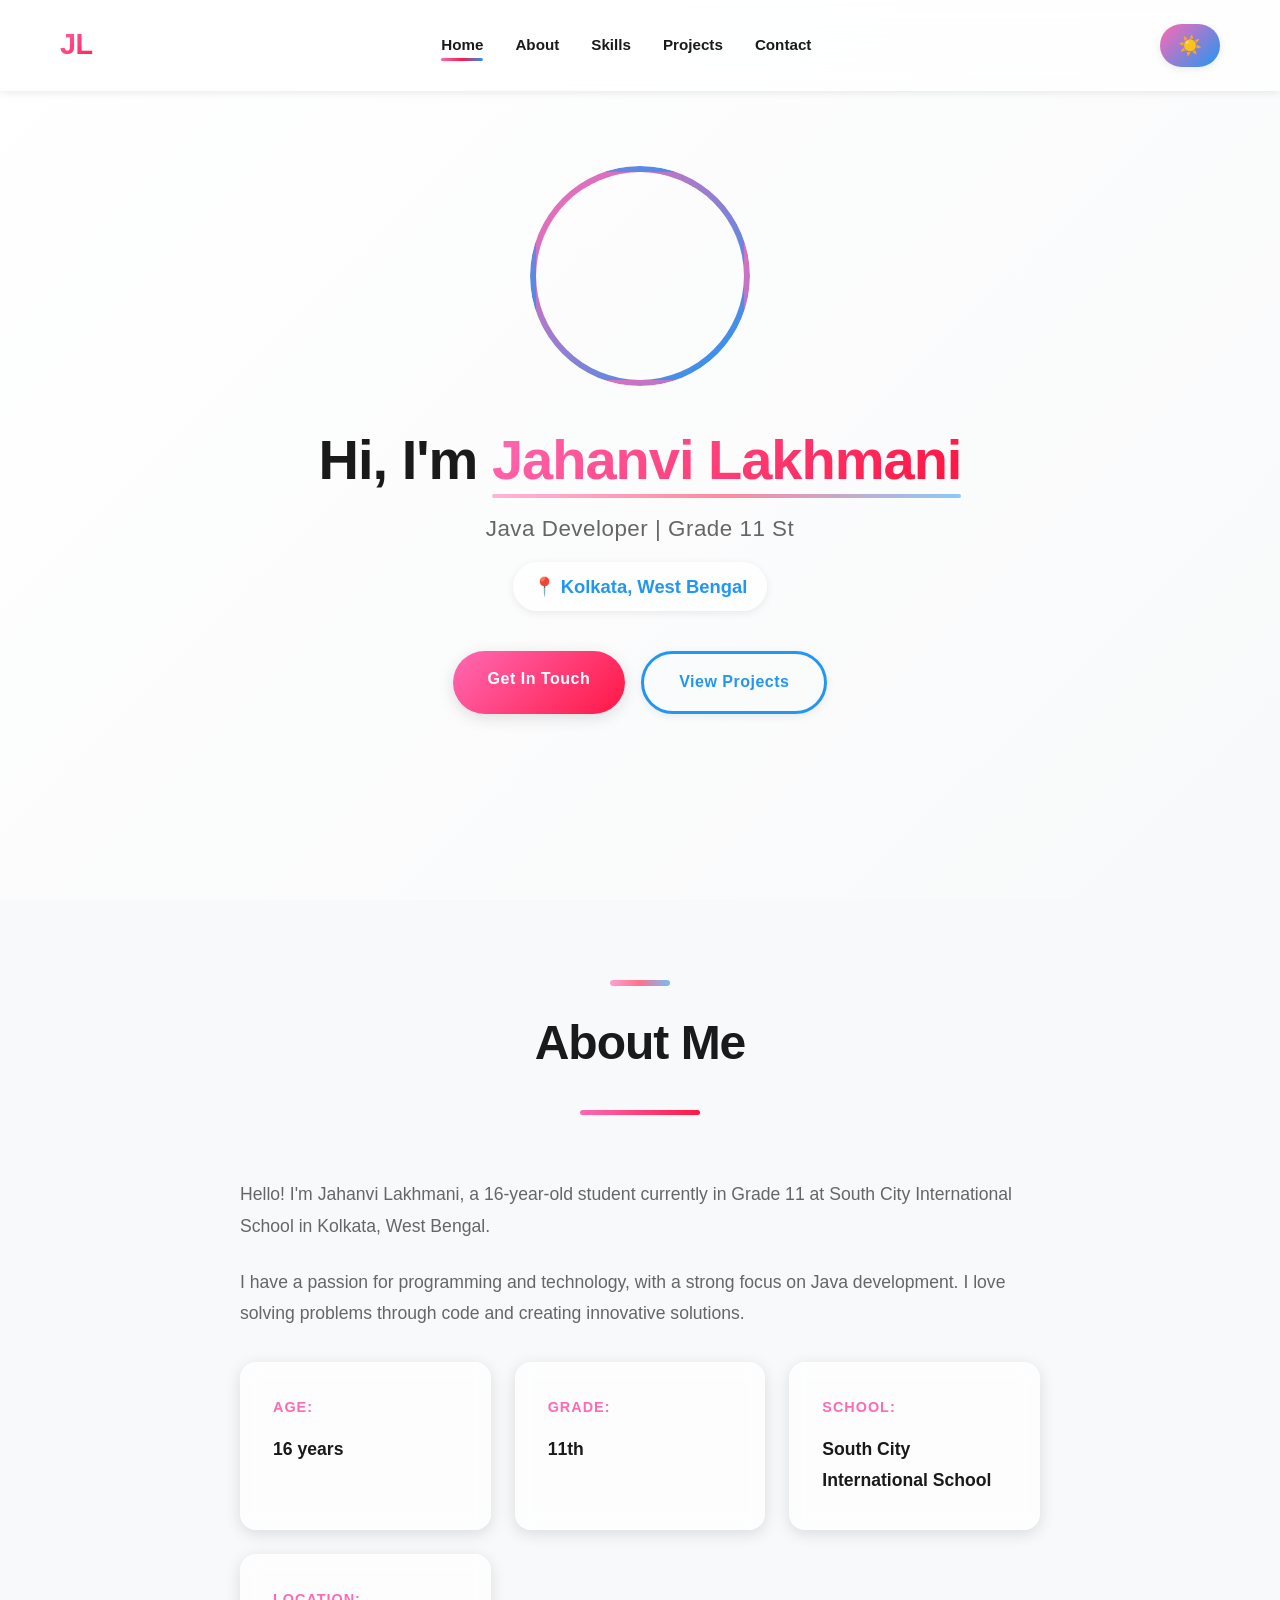
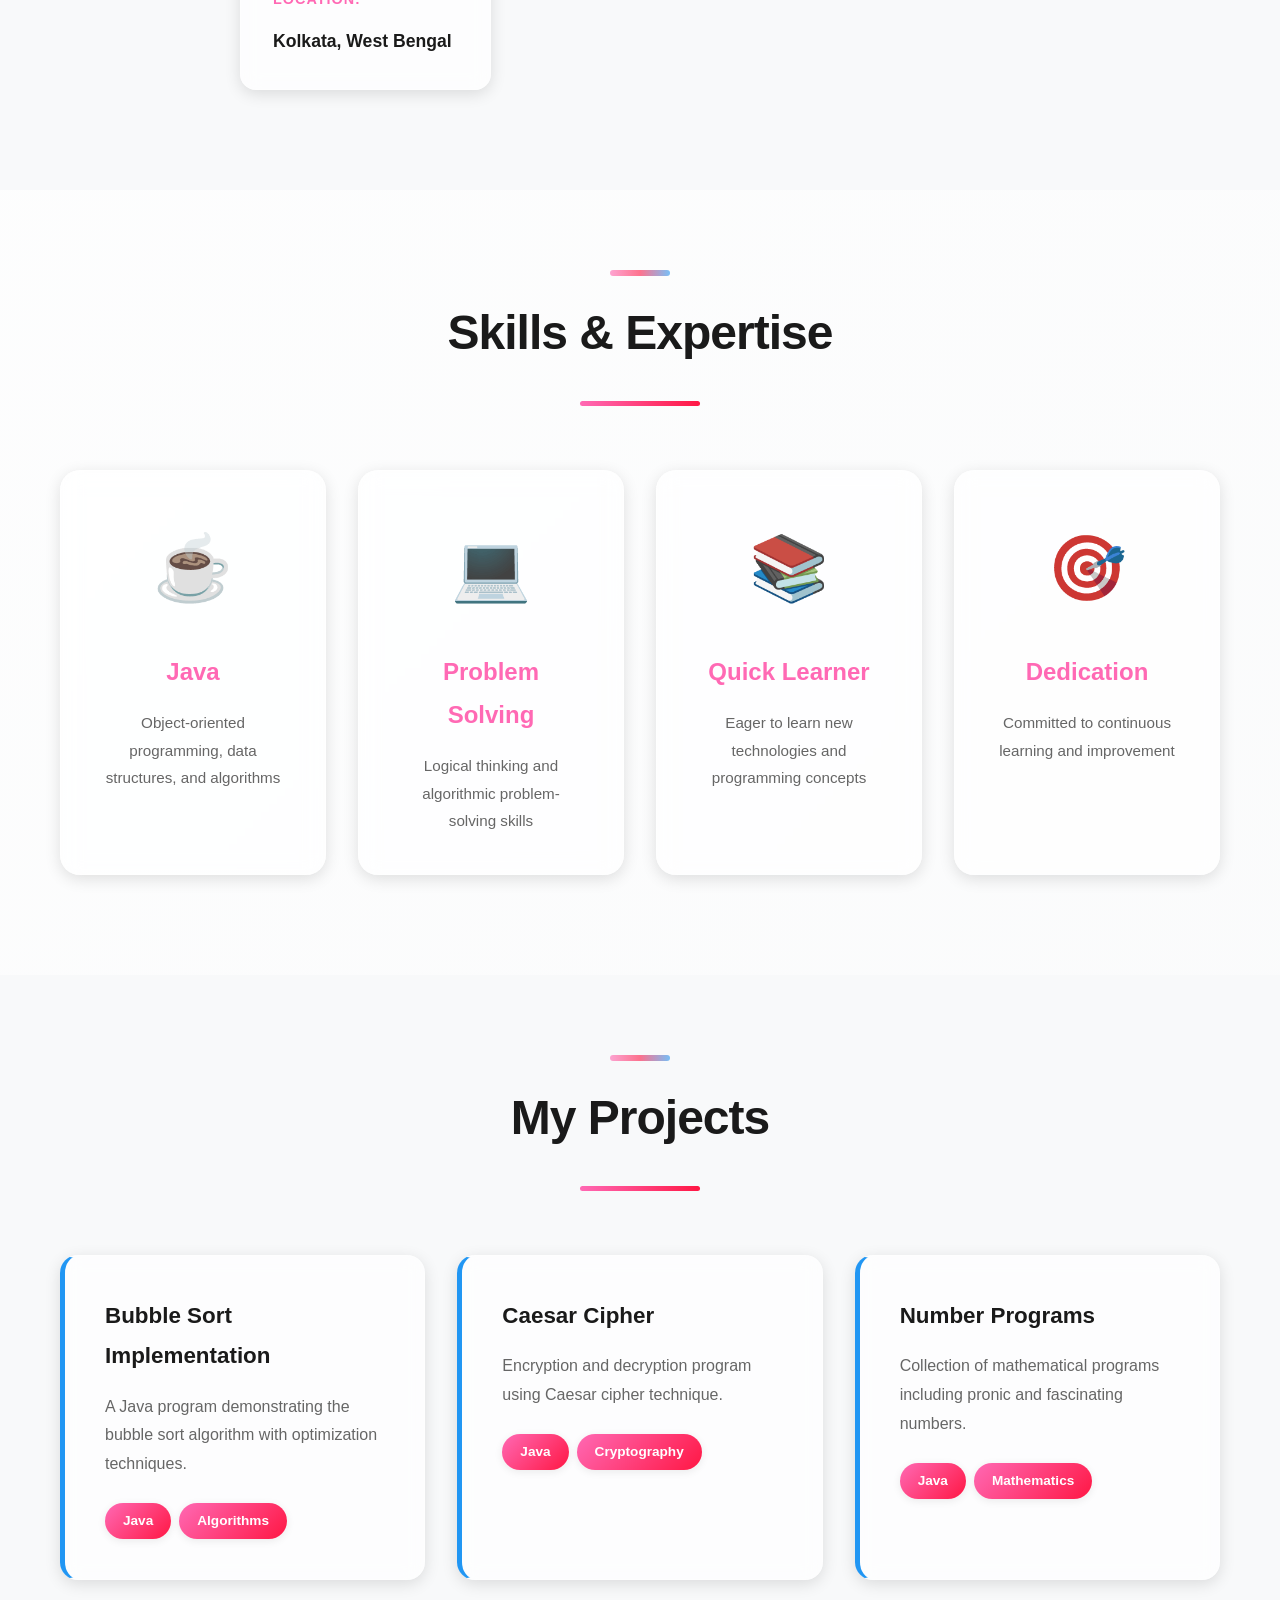
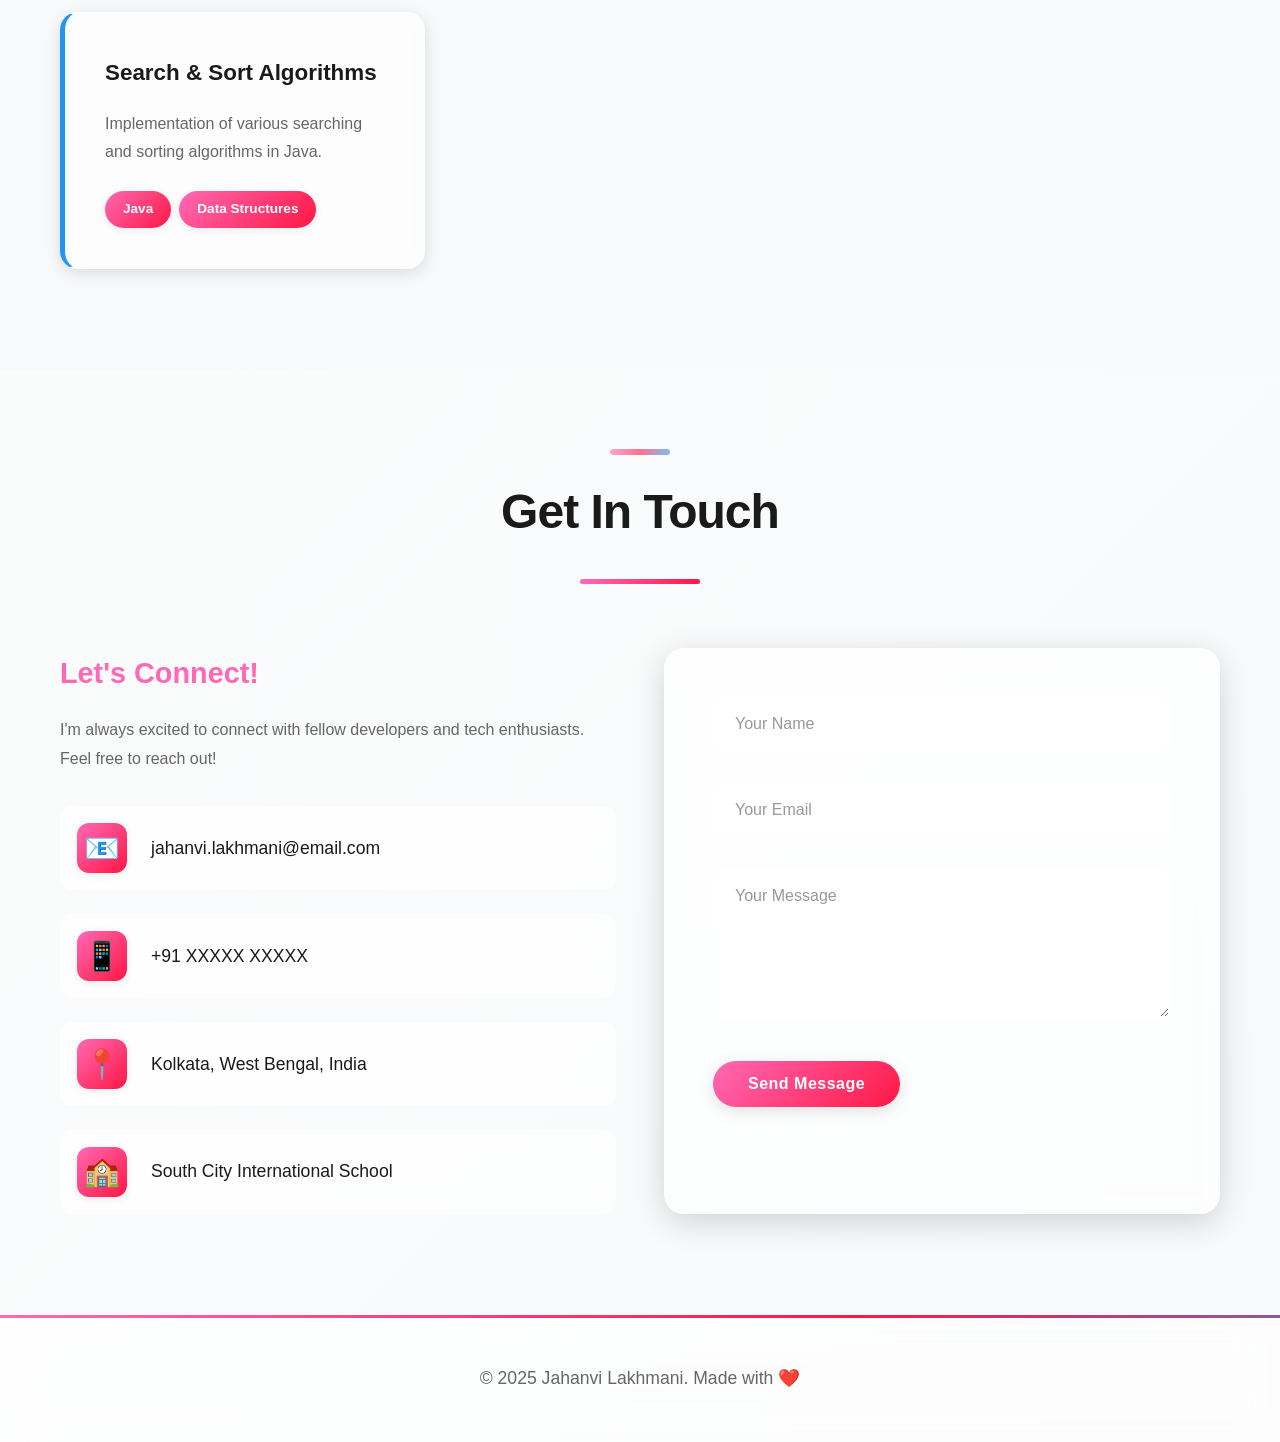
==== java-bluej/portfolio/index.html @ bbe1142d "more materials" ====
<!DOCTYPE html>
<html lang="en">
<head>
    <meta charset="UTF-8">
    <meta name="viewport" content="width=device-width, initial-scale=1.0">
    <meta name="description" content="Portfolio of Jahanvi Lakhmani - Java Developer and Grade 11 Student from South City International School, Kolkata">
    <meta name="author" content="Jahanvi Lakhmani">
    <meta name="keywords" content="Jahanvi Lakhmani, Java Developer, Portfolio, Student, Kolkata, Programming">
    <title>Jahanvi Lakhmani - Portfolio</title>
    <link rel="stylesheet" href="style.css">
</head>
<body>
    <!-- Navigation -->
    <nav class="navbar">
        <div class="container">
            <div class="nav-brand">JL</div>
            <ul class="nav-menu">
                <li><a href="#home">Home</a></li>
                <li><a href="#about">About</a></li>
                <li><a href="#skills">Skills</a></li>
                <li><a href="#projects">Projects</a></li>
                <li><a href="#contact">Contact</a></li>
            </ul>
            <button class="theme-toggle" id="themeToggle">
                <span class="sun">☀️</span>
                <span class="moon">🌙</span>
            </button>
        </div>
    </nav>

    <!-- Hero Section -->
    <section id="home" class="hero">
        <div class="container">
            <div class="hero-content">
                <div class="profile-image">
                    <img src="profile.jpg" alt="Jahanvi Lakhmani">
                </div>
                <h1>Hi, I'm <span class="highlight">Jahanvi Lakhmani</span></h1>
                <p class="tagline">Java Developer | Grade 11 Student | Tech Enthusiast</p>
                <p class="location">📍 Kolkata, West Bengal</p>
                <div class="hero-buttons">
                    <a href="#contact" class="btn btn-primary">Get In Touch</a>
                    <a href="#projects" class="btn btn-secondary">View Projects</a>
                </div>
            </div>
        </div>
    </section>

    <!-- About Section -->
    <section id="about" class="about">
        <div class="container">
            <h2 class="section-title">About Me</h2>
            <div class="about-content">
                <div class="about-text">
                    <p>Hello! I'm Jahanvi Lakhmani, a 16-year-old student currently in Grade 11 at South City International School in Kolkata, West Bengal.</p>
                    <p>I have a passion for programming and technology, with a strong focus on Java development. I love solving problems through code and creating innovative solutions.</p>
                    <div class="info-grid">
                        <div class="info-item">
                            <span class="info-label">Age:</span>
                            <span class="info-value">16 years</span>
                        </div>
                        <div class="info-item">
                            <span class="info-label">Grade:</span>
                            <span class="info-value">11th</span>
                        </div>
                        <div class="info-item">
                            <span class="info-label">School:</span>
                            <span class="info-value">South City International School</span>
                        </div>
                        <div class="info-item">
                            <span class="info-label">Location:</span>
                            <span class="info-value">Kolkata, West Bengal</span>
                        </div>
                    </div>
                </div>
            </div>
        </div>
    </section>

    <!-- Skills Section -->
    <section id="skills" class="skills">
        <div class="container">
            <h2 class="section-title">Skills & Expertise</h2>
            <div class="skills-grid">
                <div class="skill-card">
                    <div class="skill-icon">☕</div>
                    <h3>Java</h3>
                    <p>Object-oriented programming, data structures, and algorithms</p>
                </div>
                <div class="skill-card">
                    <div class="skill-icon">💻</div>
                    <h3>Problem Solving</h3>
                    <p>Logical thinking and algorithmic problem-solving skills</p>
                </div>
                <div class="skill-card">
                    <div class="skill-icon">📚</div>
                    <h3>Quick Learner</h3>
                    <p>Eager to learn new technologies and programming concepts</p>
                </div>
                <div class="skill-card">
                    <div class="skill-icon">🎯</div>
                    <h3>Dedication</h3>
                    <p>Committed to continuous learning and improvement</p>
                </div>
            </div>
        </div>
    </section>

    <!-- Projects Section -->
    <section id="projects" class="projects">
        <div class="container">
            <h2 class="section-title">My Projects</h2>
            <div class="projects-grid">
                <div class="project-card">
                    <h3>Bubble Sort Implementation</h3>
                    <p>A Java program demonstrating the bubble sort algorithm with optimization techniques.</p>
                    <div class="project-tags">
                        <span class="tag">Java</span>
                        <span class="tag">Algorithms</span>
                    </div>
                </div>
                <div class="project-card">
                    <h3>Caesar Cipher</h3>
                    <p>Encryption and decryption program using Caesar cipher technique.</p>
                    <div class="project-tags">
                        <span class="tag">Java</span>
                        <span class="tag">Cryptography</span>
                    </div>
                </div>
                <div class="project-card">
                    <h3>Number Programs</h3>
                    <p>Collection of mathematical programs including pronic and fascinating numbers.</p>
                    <div class="project-tags">
                        <span class="tag">Java</span>
                        <span class="tag">Mathematics</span>
                    </div>
                </div>
                <div class="project-card">
                    <h3>Search & Sort Algorithms</h3>
                    <p>Implementation of various searching and sorting algorithms in Java.</p>
                    <div class="project-tags">
                        <span class="tag">Java</span>
                        <span class="tag">Data Structures</span>
                    </div>
                </div>
            </div>
        </div>
    </section>

    <!-- Contact Section -->
    <section id="contact" class="contact">
        <div class="container">
            <h2 class="section-title">Get In Touch</h2>
            <div class="contact-content">
                <div class="contact-info">
                    <h3>Let's Connect!</h3>
                    <p>I'm always excited to connect with fellow developers and tech enthusiasts. Feel free to reach out!</p>
                    <div class="contact-details">
                        <div class="contact-item">
                            <span class="contact-icon">📧</span>
                            <span>jahanvi.lakhmani@email.com</span>
                        </div>
                        <div class="contact-item">
                            <span class="contact-icon">📱</span>
                            <span>+91 XXXXX XXXXX</span>
                        </div>
                        <div class="contact-item">
                            <span class="contact-icon">📍</span>
                            <span>Kolkata, West Bengal, India</span>
                        </div>
                        <div class="contact-item">
                            <span class="contact-icon">🏫</span>
                            <span>South City International School</span>
                        </div>
                    </div>
                </div>
                <div class="contact-form">
                    <form id="contactForm">
                        <div class="form-group">
                            <input type="text" id="name" placeholder="Your Name" required>
                        </div>
                        <div class="form-group">
                            <input type="email" id="email" placeholder="Your Email" required>
                        </div>
                        <div class="form-group">
                            <textarea id="message" rows="5" placeholder="Your Message" required></textarea>
                        </div>
                        <button type="submit" class="btn btn-primary">Send Message</button>
                    </form>
                </div>
            </div>
        </div>
    </section>

    <!-- Footer -->
    <footer class="footer">
        <div class="container">
            <p>&copy; 2025 Jahanvi Lakhmani. Made with ❤️</p>
        </div>
    </footer>

    <script src="script.js"></script>
</body>
</html>
---- java-bluej/portfolio/style.css ----
/* Root Variables */
:root {
    --bg-primary: #ffffff;
    --bg-secondary: #f8f9fa;
    --bg-gradient: linear-gradient(135deg, #ffffff 0%, #f8f9fa 100%);
    --text-primary: #1a1a1a;
    --text-secondary: #666666;
    --text-muted: #999999;
    --accent-pink: #ff69b4;
    --accent-red: #ff1744;
    --accent-blue: #2196f3;
    --accent-purple: #9c27b0;
    --shadow-sm: 0 2px 8px rgba(0, 0, 0, 0.08);
    --shadow-md: 0 4px 16px rgba(0, 0, 0, 0.12);
    --shadow-lg: 0 8px 32px rgba(0, 0, 0, 0.16);
    --shadow-xl: 0 12px 48px rgba(0, 0, 0, 0.2);
    --glass-bg: rgba(255, 255, 255, 0.7);
    --glass-border: rgba(255, 255, 255, 0.18);
    --transition: all 0.3s cubic-bezier(0.4, 0, 0.2, 1);
    --transition-slow: all 0.5s cubic-bezier(0.4, 0, 0.2, 1);
}

[data-theme="dark"] {
    --bg-primary: #0a0a0a;
    --bg-secondary: #1a1a1a;
    --bg-gradient: linear-gradient(135deg, #0a0a0a 0%, #1a1a1a 100%);
    --text-primary: #ffffff;
    --text-secondary: #b0b0b0;
    --text-muted: #707070;
    --shadow-sm: 0 2px 8px rgba(0, 0, 0, 0.4);
    --shadow-md: 0 4px 16px rgba(0, 0, 0, 0.5);
    --shadow-lg: 0 8px 32px rgba(0, 0, 0, 0.6);
    --shadow-xl: 0 12px 48px rgba(0, 0, 0, 0.7);
    --glass-bg: rgba(26, 26, 26, 0.7);
    --glass-border: rgba(255, 255, 255, 0.08);
}

/* Reset & Base Styles */
* {
    margin: 0;
    padding: 0;
    box-sizing: border-box;
}

body {
    font-family: -apple-system, BlinkMacSystemFont, 'Segoe UI', 'Roboto', 'Oxygen', 'Ubuntu', 'Cantarell', sans-serif;
    background: var(--bg-gradient);
    color: var(--text-primary);
    line-height: 1.8;
    transition: var(--transition);
    overflow-x: hidden;
}

html {
    scroll-behavior: smooth;
    scroll-padding-top: 80px;
}

/* Custom Scrollbar */
::-webkit-scrollbar {
    width: 12px;
}

::-webkit-scrollbar-track {
    background: var(--bg-secondary);
}

::-webkit-scrollbar-thumb {
    background: linear-gradient(135deg, var(--accent-pink), var(--accent-red));
    border-radius: 6px;
}

::-webkit-scrollbar-thumb:hover {
    background: linear-gradient(135deg, var(--accent-red), var(--accent-pink));
}

.container {
    max-width: 1200px;
    margin: 0 auto;
    padding: 0 20px;
}

/* Navigation */
.navbar {
    position: fixed;
    top: 0;
    width: 100%;
    background: var(--glass-bg);
    backdrop-filter: blur(20px);
    -webkit-backdrop-filter: blur(20px);
    border-bottom: 1px solid var(--glass-border);
    box-shadow: var(--shadow-sm);
    z-index: 1000;
    transition: var(--transition);
}

.navbar .container {
    display: flex;
    justify-content: space-between;
    align-items: center;
    padding: 1.2rem 20px;
}

.nav-brand {
    font-size: 1.8rem;
    font-weight: 800;
    background: linear-gradient(135deg, var(--accent-pink), var(--accent-red), var(--accent-blue));
    background-size: 200% 200%;
    -webkit-background-clip: text;
    -webkit-text-fill-color: transparent;
    background-clip: text;
    animation: gradient-shift 3s ease infinite;
    letter-spacing: -0.5px;
    cursor: pointer;
    transition: var(--transition);
}

.nav-brand:hover {
    transform: scale(1.05);
}

@keyframes gradient-shift {
    0%, 100% { background-position: 0% 50%; }
    50% { background-position: 100% 50%; }
}

.nav-menu {
    display: flex;
    list-style: none;
    gap: 2rem;
}

.nav-menu a {
    text-decoration: none;
    color: var(--text-primary);
    font-weight: 600;
    transition: var(--transition);
    position: relative;
    padding: 8px 0;
    font-size: 0.95rem;
}

.nav-menu a:hover {
    color: var(--accent-pink);
    transform: translateY(-2px);
}

.nav-menu a::after {
    content: '';
    position: absolute;
    bottom: 0;
    left: 50%;
    transform: translateX(-50%);
    width: 0;
    height: 3px;
    background: linear-gradient(90deg, var(--accent-pink), var(--accent-red), var(--accent-blue));
    transition: width 0.3s cubic-bezier(0.4, 0, 0.2, 1);
    border-radius: 3px;
}

.nav-menu a:hover::after,
.nav-menu a.active::after {
    width: 100%;
}

.theme-toggle {
    background: linear-gradient(135deg, var(--accent-pink), var(--accent-blue));
    border: none;
    border-radius: 50px;
    padding: 10px 18px;
    cursor: pointer;
    display: flex;
    align-items: center;
    gap: 5px;
    transition: var(--transition);
    box-shadow: var(--shadow-sm);
    font-size: 1.2rem;
}

.theme-toggle:hover {
    transform: scale(1.1) rotate(10deg);
    box-shadow: var(--shadow-md);
}

.theme-toggle:active {
    transform: scale(0.95);
}

[data-theme="dark"] .sun {
    display: none;
}

[data-theme="light"] .moon {
    display: none;
}

/* Hero Section */
.hero {
    min-height: 100vh;
    display: flex;
    align-items: center;
    justify-content: center;
    padding-top: 80px;
    background: linear-gradient(135deg, var(--bg-primary) 0%, var(--bg-secondary) 100%);
}

.hero-content {
    text-align: center;
}

.profile-image {
    width: 220px;
    height: 220px;
    border-radius: 50%;
    margin: 0 auto 2.5rem;
    overflow: hidden;
    border: 6px solid transparent;
    background: linear-gradient(135deg, var(--accent-pink), var(--accent-red), var(--accent-blue), var(--accent-purple)) border-box;
    -webkit-mask: linear-gradient(#fff 0 0) padding-box, linear-gradient(#fff 0 0);
    -webkit-mask-composite: xor;
    mask-composite: exclude;
    box-shadow: var(--shadow-xl), 0 0 60px rgba(255, 105, 180, 0.3);
    animation: float 4s ease-in-out infinite, glow 3s ease-in-out infinite;
    position: relative;
    background: linear-gradient(135deg, var(--accent-pink), var(--accent-blue));
    transform-style: preserve-3d;
}

.profile-image::before {
    content: '';
    position: absolute;
    top: -6px;
    left: -6px;
    right: -6px;
    bottom: -6px;
    border-radius: 50%;
    background: linear-gradient(135deg, var(--accent-pink), var(--accent-red), var(--accent-blue), var(--accent-purple));
    z-index: -1;
    animation: gradient-rotate 4s linear infinite;
}

.profile-image img {
    width: 100%;
    height: 100%;
    object-fit: cover;
    position: relative;
    z-index: 1;
}

.profile-image::after {
    content: '👤';
    position: absolute;
    top: 50%;
    left: 50%;
    transform: translate(-50%, -50%);
    font-size: 90px;
    opacity: 0.2;
    z-index: 0;
}

@keyframes float {
    0%, 100% {
        transform: translateY(0) scale(1);
    }
    50% {
        transform: translateY(-25px) scale(1.02);
    }
}

@keyframes glow {
    0%, 100% {
        box-shadow: var(--shadow-xl), 0 0 40px rgba(255, 105, 180, 0.3);
    }
    50% {
        box-shadow: var(--shadow-xl), 0 0 80px rgba(255, 105, 180, 0.5);
    }
}

@keyframes gradient-rotate {
    0% { transform: rotate(0deg); }
    100% { transform: rotate(360deg); }
}

.hero h1 {
    font-size: 3.5rem;
    margin-bottom: 1rem;
    font-weight: 800;
    letter-spacing: -1px;
    line-height: 1.2;
}

.highlight {
    background: linear-gradient(135deg, var(--accent-pink), var(--accent-red), var(--accent-blue));
    background-size: 200% 200%;
    -webkit-background-clip: text;
    -webkit-text-fill-color: transparent;
    background-clip: text;
    animation: gradient-shift 4s ease infinite;
    position: relative;
    display: inline-block;
}

.highlight::after {
    content: '';
    position: absolute;
    left: 0;
    bottom: -5px;
    width: 100%;
    height: 4px;
    background: linear-gradient(90deg, var(--accent-pink), var(--accent-red), var(--accent-blue));
    border-radius: 2px;
    opacity: 0.5;
}

.tagline {
    font-size: 1.4rem;
    color: var(--text-secondary);
    margin-bottom: 0.8rem;
    font-weight: 500;
    letter-spacing: 0.5px;
}

.location {
    font-size: 1.15rem;
    color: var(--accent-blue);
    margin-bottom: 2.5rem;
    font-weight: 600;
    display: inline-flex;
    align-items: center;
    gap: 8px;
    padding: 8px 20px;
    background: var(--glass-bg);
    backdrop-filter: blur(10px);
    border-radius: 50px;
    box-shadow: var(--shadow-sm);
}

.hero-buttons {
    display: flex;
    gap: 1rem;
    justify-content: center;
    flex-wrap: wrap;
}

/* Buttons */
.btn {
    padding: 14px 35px;
    border-radius: 50px;
    text-decoration: none;
    font-weight: 700;
    font-size: 1rem;
    transition: var(--transition);
    display: inline-block;
    border: none;
    cursor: pointer;
    position: relative;
    overflow: hidden;
    letter-spacing: 0.5px;
}

.btn::before {
    content: '';
    position: absolute;
    top: 50%;
    left: 50%;
    width: 0;
    height: 0;
    border-radius: 50%;
    background: rgba(255, 255, 255, 0.3);
    transform: translate(-50%, -50%);
    transition: width 0.6s, height 0.6s;
}

.btn:hover::before {
    width: 300px;
    height: 300px;
}

.btn-primary {
    background: linear-gradient(135deg, var(--accent-pink), var(--accent-red));
    color: white;
    box-shadow: var(--shadow-md);
}

.btn-primary:hover {
    transform: translateY(-4px);
    box-shadow: var(--shadow-lg), 0 10px 30px rgba(255, 105, 180, 0.5);
}

.btn-primary:active {
    transform: translateY(-2px);
}

.btn-secondary {
    background: transparent;
    border: 3px solid var(--accent-blue);
    color: var(--accent-blue);
    box-shadow: var(--shadow-sm);
}

.btn-secondary:hover {
    background: var(--accent-blue);
    color: white;
    transform: translateY(-4px);
    box-shadow: var(--shadow-lg), 0 10px 30px rgba(33, 150, 243, 0.4);
}

.btn-secondary:active {
    transform: translateY(-2px);
}

/* Section Styles */
section {
    padding: 100px 0;
    position: relative;
}

.section-title {
    text-align: center;
    font-size: 3rem;
    margin-bottom: 4rem;
    position: relative;
    font-weight: 800;
    letter-spacing: -1px;
}

.section-title::before {
    content: '';
    position: absolute;
    top: -20px;
    left: 50%;
    transform: translateX(-50%);
    width: 60px;
    height: 6px;
    background: linear-gradient(90deg, var(--accent-pink), var(--accent-red), var(--accent-blue));
    border-radius: 3px;
    opacity: 0.6;
}

.section-title::after {
    content: '';
    display: block;
    width: 120px;
    height: 5px;
    background: linear-gradient(90deg, var(--accent-pink), var(--accent-red), var(--accent-blue));
    background-size: 200% 100%;
    margin: 1.5rem auto;
    border-radius: 3px;
    animation: gradient-slide 3s ease infinite;
}

@keyframes gradient-slide {
    0%, 100% { background-position: 0% center; }
    50% { background-position: 100% center; }
}

/* About Section */
.about {
    background-color: var(--bg-secondary);
}

.about-content {
    max-width: 800px;
    margin: 0 auto;
}

.about-text p {
    font-size: 1.1rem;
    margin-bottom: 1.5rem;
    color: var(--text-secondary);
}

.info-grid {
    display: grid;
    grid-template-columns: repeat(auto-fit, minmax(250px, 1fr));
    gap: 1.5rem;
    margin-top: 2rem;
}

.info-item {
    background: var(--glass-bg);
    backdrop-filter: blur(10px);
    padding: 2rem;
    border-radius: 16px;
    box-shadow: var(--shadow-md);
    display: flex;
    flex-direction: column;
    gap: 0.8rem;
    border: 1px solid var(--glass-border);
    transition: var(--transition);
    position: relative;
    overflow: hidden;
}

.info-item::before {
    content: '';
    position: absolute;
    top: 0;
    left: 0;
    width: 100%;
    height: 4px;
    background: linear-gradient(90deg, var(--accent-pink), var(--accent-red), var(--accent-blue));
    transform: translateX(-100%);
    transition: transform 0.5s ease;
}

.info-item:hover {
    transform: translateY(-5px);
    box-shadow: var(--shadow-lg);
}

.info-item:hover::before {
    transform: translateX(0);
}

.info-label {
    font-weight: 700;
    font-size: 0.9rem;
    color: var(--accent-pink);
    text-transform: uppercase;
    letter-spacing: 1px;
}

.info-value {
    color: var(--text-primary);
    font-size: 1.1rem;
    font-weight: 600;
}

/* Skills Section */
.skills-grid {
    display: grid;
    grid-template-columns: repeat(auto-fit, minmax(250px, 1fr));
    gap: 2rem;
}

.skill-card {
    background: var(--glass-bg);
    backdrop-filter: blur(10px);
    padding: 2.5rem;
    border-radius: 20px;
    text-align: center;
    transition: var(--transition-slow);
    box-shadow: var(--shadow-md);
    border: 1px solid var(--glass-border);
    position: relative;
    overflow: hidden;
}

.skill-card::before {
    content: '';
    position: absolute;
    top: -50%;
    left: -50%;
    width: 200%;
    height: 200%;
    background: radial-gradient(circle, rgba(255, 105, 180, 0.1) 0%, transparent 70%);
    transform: scale(0);
    transition: transform 0.6s ease;
}

.skill-card:hover {
    transform: translateY(-12px) scale(1.02);
    box-shadow: var(--shadow-xl);
    border-color: var(--accent-pink);
}

.skill-card:hover::before {
    transform: scale(1);
}

.skill-icon {
    font-size: 4rem;
    margin-bottom: 1.5rem;
    display: inline-block;
    transition: var(--transition);
    filter: grayscale(0.3);
}

.skill-card:hover .skill-icon {
    transform: scale(1.2) rotateY(360deg);
    filter: grayscale(0);
}

.skill-card h3 {
    color: var(--accent-pink);
    margin-bottom: 1rem;
    font-size: 1.5rem;
    font-weight: 700;
}

.skill-card p {
    color: var(--text-secondary);
    line-height: 1.8;
    font-size: 0.95rem;
}

/* Projects Section */
.projects {
    background-color: var(--bg-secondary);
}

.projects-grid {
    display: grid;
    grid-template-columns: repeat(auto-fit, minmax(280px, 1fr));
    gap: 2rem;
}

.project-card {
    background: var(--glass-bg);
    backdrop-filter: blur(10px);
    padding: 2.5rem;
    border-radius: 18px;
    box-shadow: var(--shadow-md);
    transition: var(--transition-slow);
    border: 1px solid var(--glass-border);
    border-left: 5px solid var(--accent-blue);
    position: relative;
    overflow: hidden;
}

.project-card::before {
    content: '';
    position: absolute;
    top: 0;
    left: 0;
    width: 100%;
    height: 100%;
    background: linear-gradient(135deg, rgba(255, 105, 180, 0.05), rgba(33, 150, 243, 0.05));
    opacity: 0;
    transition: opacity 0.3s ease;
}

.project-card:hover {
    transform: translateY(-8px) scale(1.02);
    box-shadow: var(--shadow-xl);
    border-left-color: var(--accent-pink);
}

.project-card:hover::before {
    opacity: 1;
}

.project-card h3 {
    color: var(--text-primary);
    margin-bottom: 1rem;
    font-size: 1.4rem;
    font-weight: 700;
    position: relative;
    z-index: 1;
}

.project-card p {
    color: var(--text-secondary);
    margin-bottom: 1.5rem;
    line-height: 1.8;
    position: relative;
    z-index: 1;
}

.project-tags {
    display: flex;
    gap: 0.5rem;
    flex-wrap: wrap;
}

.tag {
    background: linear-gradient(135deg, var(--accent-pink), var(--accent-red));
    color: white;
    padding: 6px 18px;
    border-radius: 25px;
    font-size: 0.85rem;
    font-weight: 600;
    transition: var(--transition);
    position: relative;
    z-index: 1;
    box-shadow: var(--shadow-sm);
}

.tag:hover {
    transform: translateY(-2px);
    box-shadow: var(--shadow-md);
}

/* Contact Section */
.contact-content {
    display: grid;
    grid-template-columns: repeat(auto-fit, minmax(300px, 1fr));
    gap: 3rem;
}

.contact-info h3 {
    color: var(--accent-pink);
    margin-bottom: 1rem;
    font-size: 1.8rem;
}

.contact-info p {
    color: var(--text-secondary);
    margin-bottom: 2rem;
}

.contact-details {
    display: flex;
    flex-direction: column;
    gap: 1.5rem;
}

.contact-item {
    display: flex;
    align-items: center;
    gap: 1.5rem;
    font-size: 1.1rem;
    padding: 1rem;
    background: var(--glass-bg);
    backdrop-filter: blur(10px);
    border-radius: 12px;
    transition: var(--transition);
    border: 1px solid var(--glass-border);
}

.contact-item:hover {
    transform: translateX(10px);
    box-shadow: var(--shadow-md);
    border-color: var(--accent-pink);
}

.contact-icon {
    font-size: 1.8rem;
    width: 50px;
    height: 50px;
    display: flex;
    align-items: center;
    justify-content: center;
    background: linear-gradient(135deg, var(--accent-pink), var(--accent-red));
    border-radius: 12px;
    flex-shrink: 0;
    box-shadow: var(--shadow-sm);
}

/* Contact Form */
.contact-form {
    background: var(--glass-bg);
    backdrop-filter: blur(10px);
    padding: 3rem;
    border-radius: 20px;
    box-shadow: var(--shadow-lg);
    border: 1px solid var(--glass-border);
}

.form-group {
    margin-bottom: 2rem;
}

.form-group input,
.form-group textarea {
    width: 100%;
    padding: 16px 20px;
    border: 2px solid var(--glass-border);
    border-radius: 12px;
    background: var(--bg-primary);
    color: var(--text-primary);
    font-family: inherit;
    font-size: 1rem;
    transition: var(--transition);
}

.form-group input:focus,
.form-group textarea:focus {
    outline: none;
    border-color: var(--accent-pink);
    box-shadow: 0 0 0 4px rgba(255, 105, 180, 0.1);
    transform: translateY(-2px);
}

.form-group input::placeholder,
.form-group textarea::placeholder {
    color: var(--text-muted);
}

.form-group textarea {
    resize: vertical;
    min-height: 150px;
}

/* Footer */
.footer {
    background: var(--glass-bg);
    backdrop-filter: blur(20px);
    padding: 3rem 0;
    text-align: center;
    color: var(--text-secondary);
    border-top: 1px solid var(--glass-border);
    position: relative;
}

.footer::before {
    content: '';
    position: absolute;
    top: 0;
    left: 0;
    right: 0;
    height: 3px;
    background: linear-gradient(90deg, var(--accent-pink), var(--accent-red), var(--accent-blue), var(--accent-pink));
    background-size: 200% 100%;
    animation: gradient-slide 3s linear infinite;
}

.footer p {
    font-size: 1.1rem;
    font-weight: 500;
}

/* Scroll Progress Bar */
.scroll-progress {
    position: fixed;
    top: 0;
    left: 0;
    width: 0%;
    height: 4px;
    background: linear-gradient(90deg, var(--accent-pink), var(--accent-red), var(--accent-blue));
    z-index: 10000;
    transition: width 0.1s ease;
}

/* Ripple Effect */
.ripple {
    position: absolute;
    border-radius: 50%;
    background: rgba(255, 255, 255, 0.6);
    transform: scale(0);
    animation: ripple-animation 0.6s ease-out;
    pointer-events: none;
}

@keyframes ripple-animation {
    to {
        transform: scale(4);
        opacity: 0;
    }
}

/* Responsive Design */
@media (max-width: 768px) {
    .nav-menu {
        display: none;
    }

    .hero h1 {
        font-size: 2.2rem;
    }

    .tagline {
        font-size: 1.1rem;
    }

    .section-title {
        font-size: 2.2rem;
    }

    .profile-image {
        width: 180px;
        height: 180px;
    }

    section {
        padding: 60px 0;
    }

    .contact-content {
        grid-template-columns: 1fr;
    }
    
    .btn {
        padding: 12px 28px;
        font-size: 0.95rem;
    }
}

/* Animations */
@keyframes fadeInUp {
    from {
        opacity: 0;
        transform: translateY(30px);
    }
    to {
        opacity: 1;
        transform: translateY(0);
    }
}

section > * {
    animation: fadeInUp 0.6s ease-out;
}
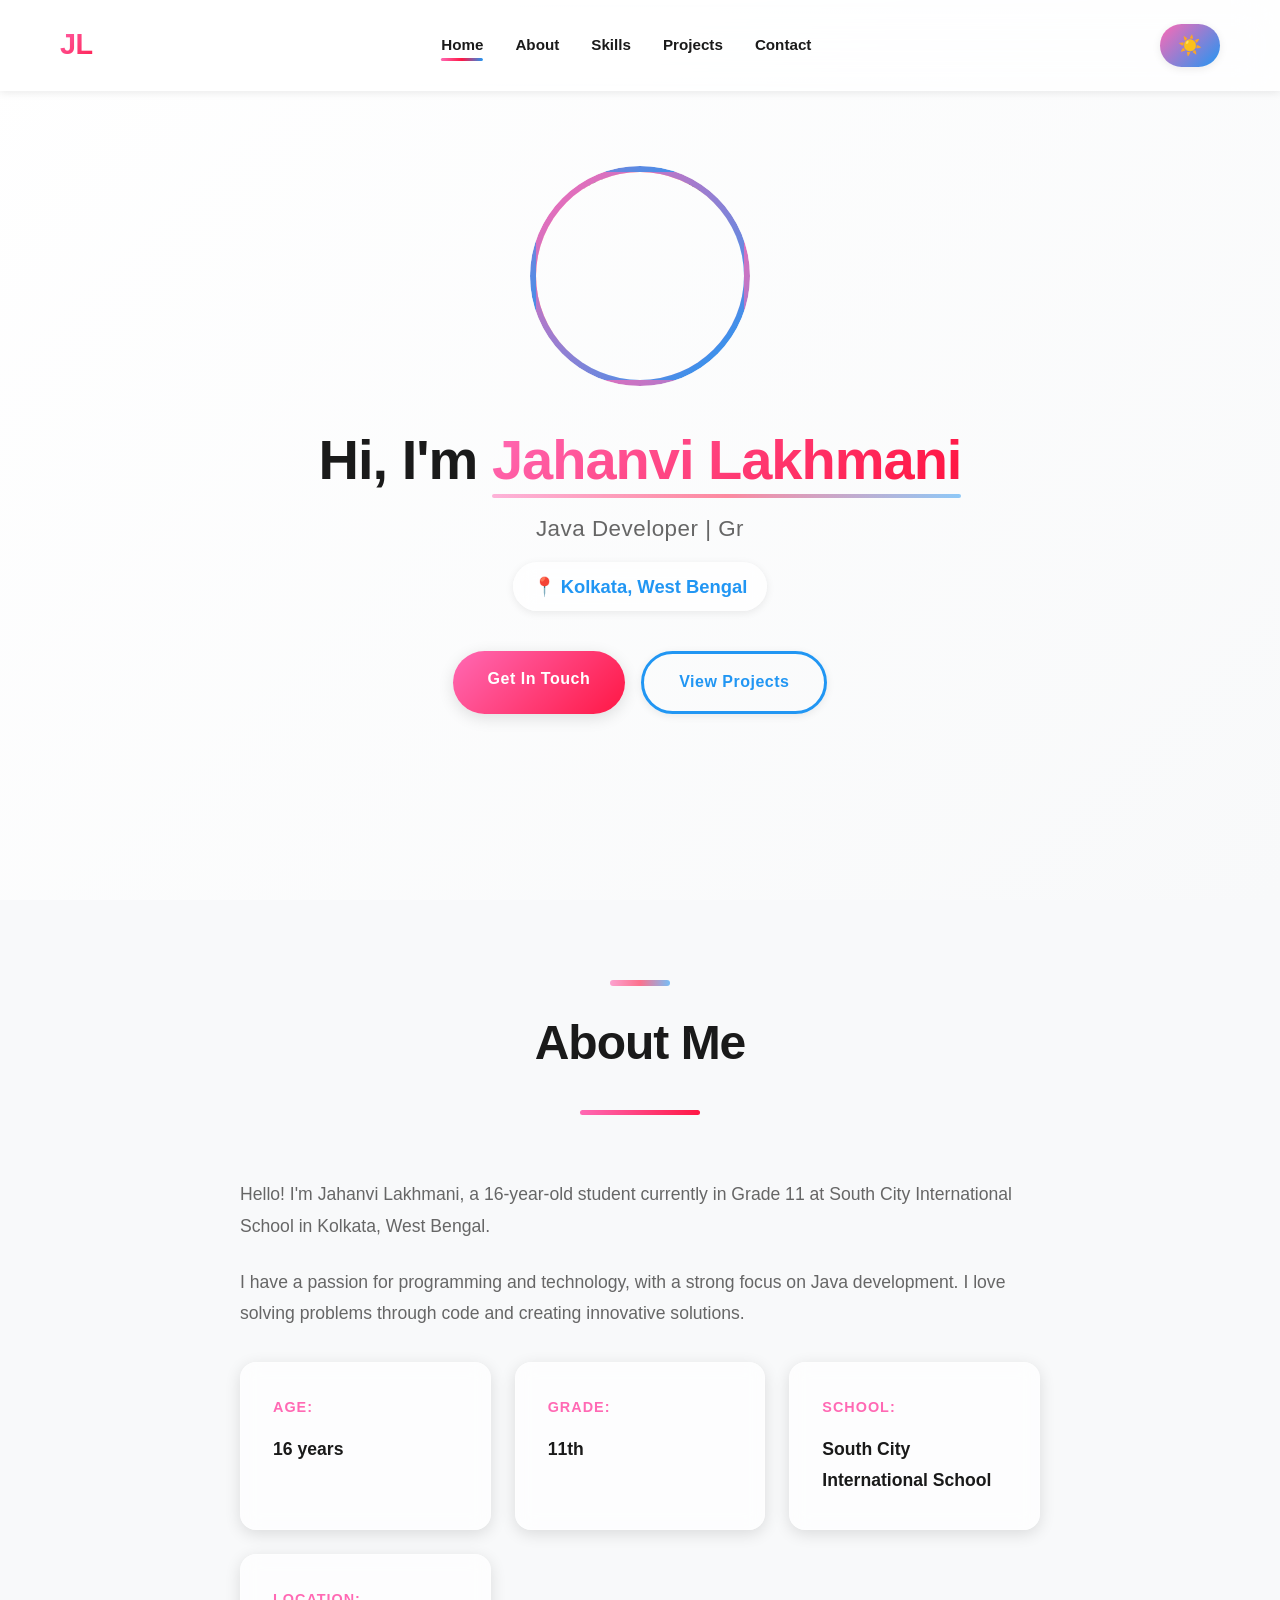
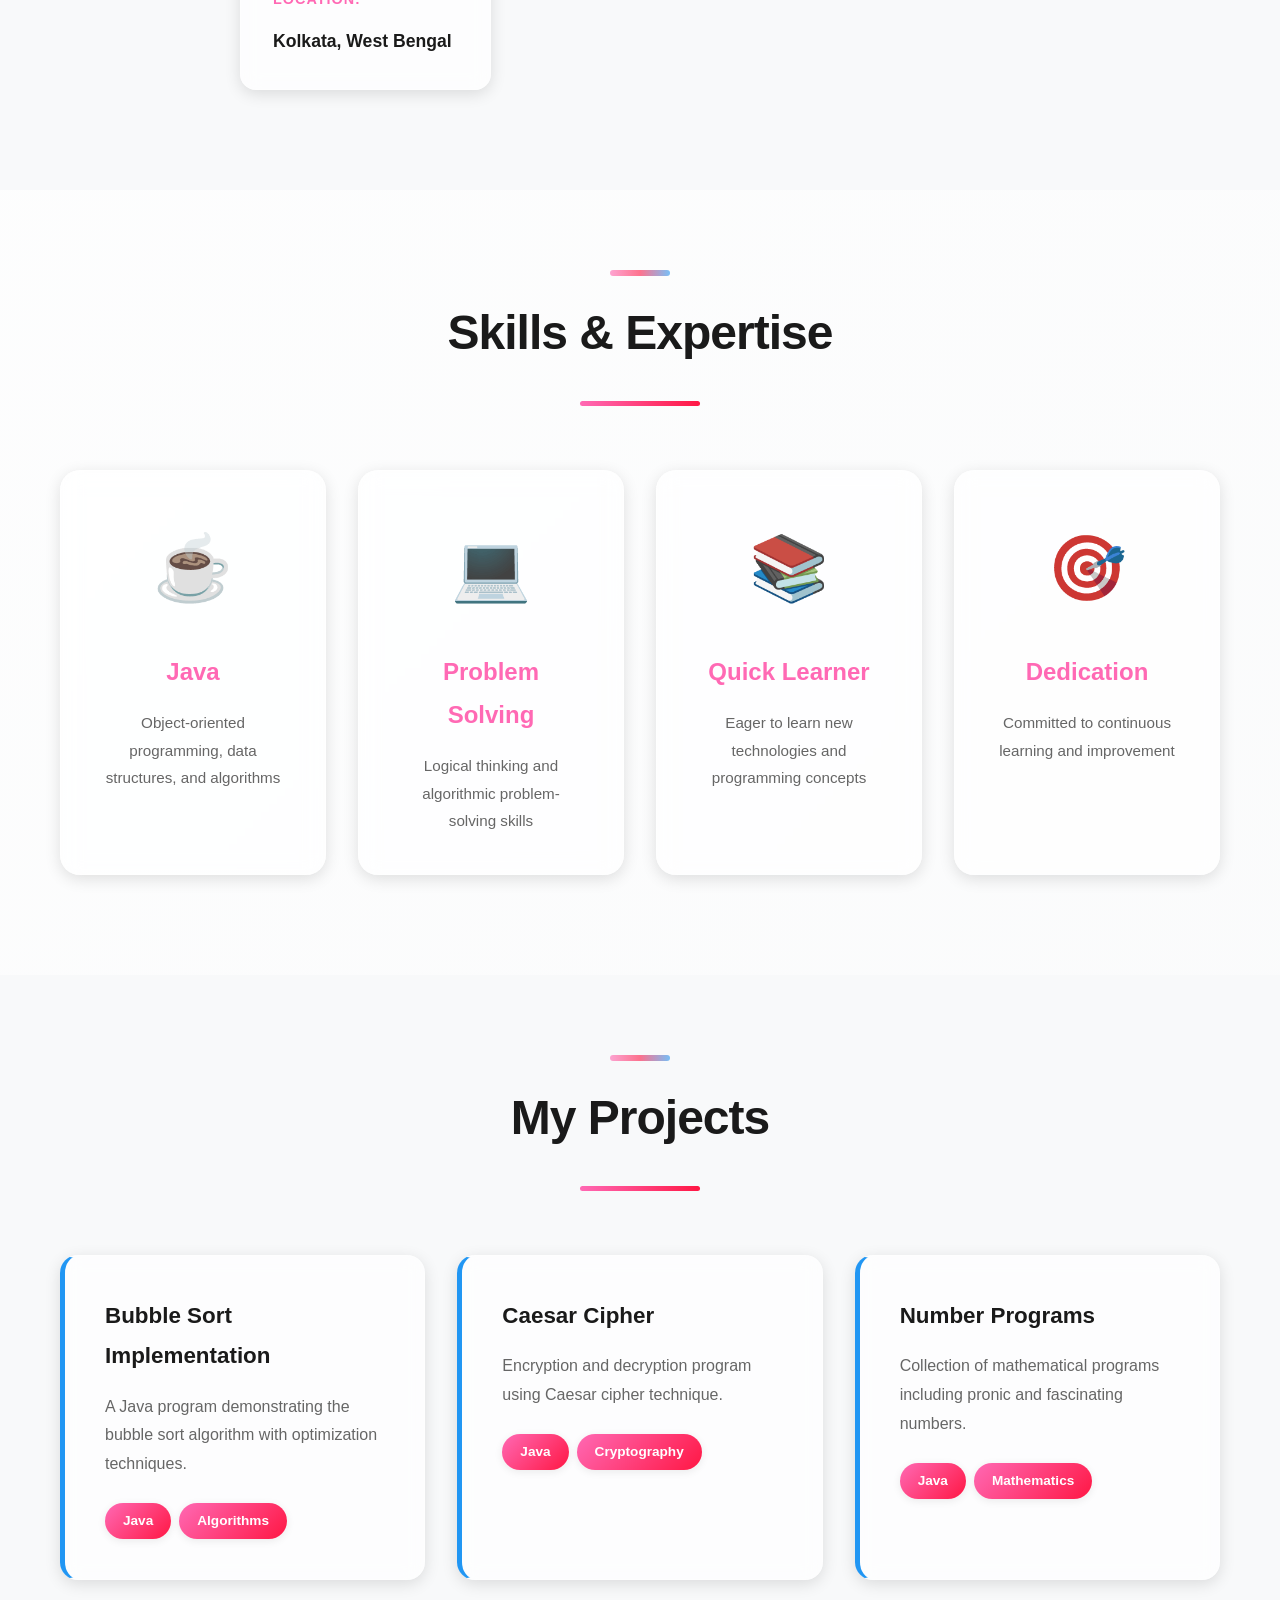
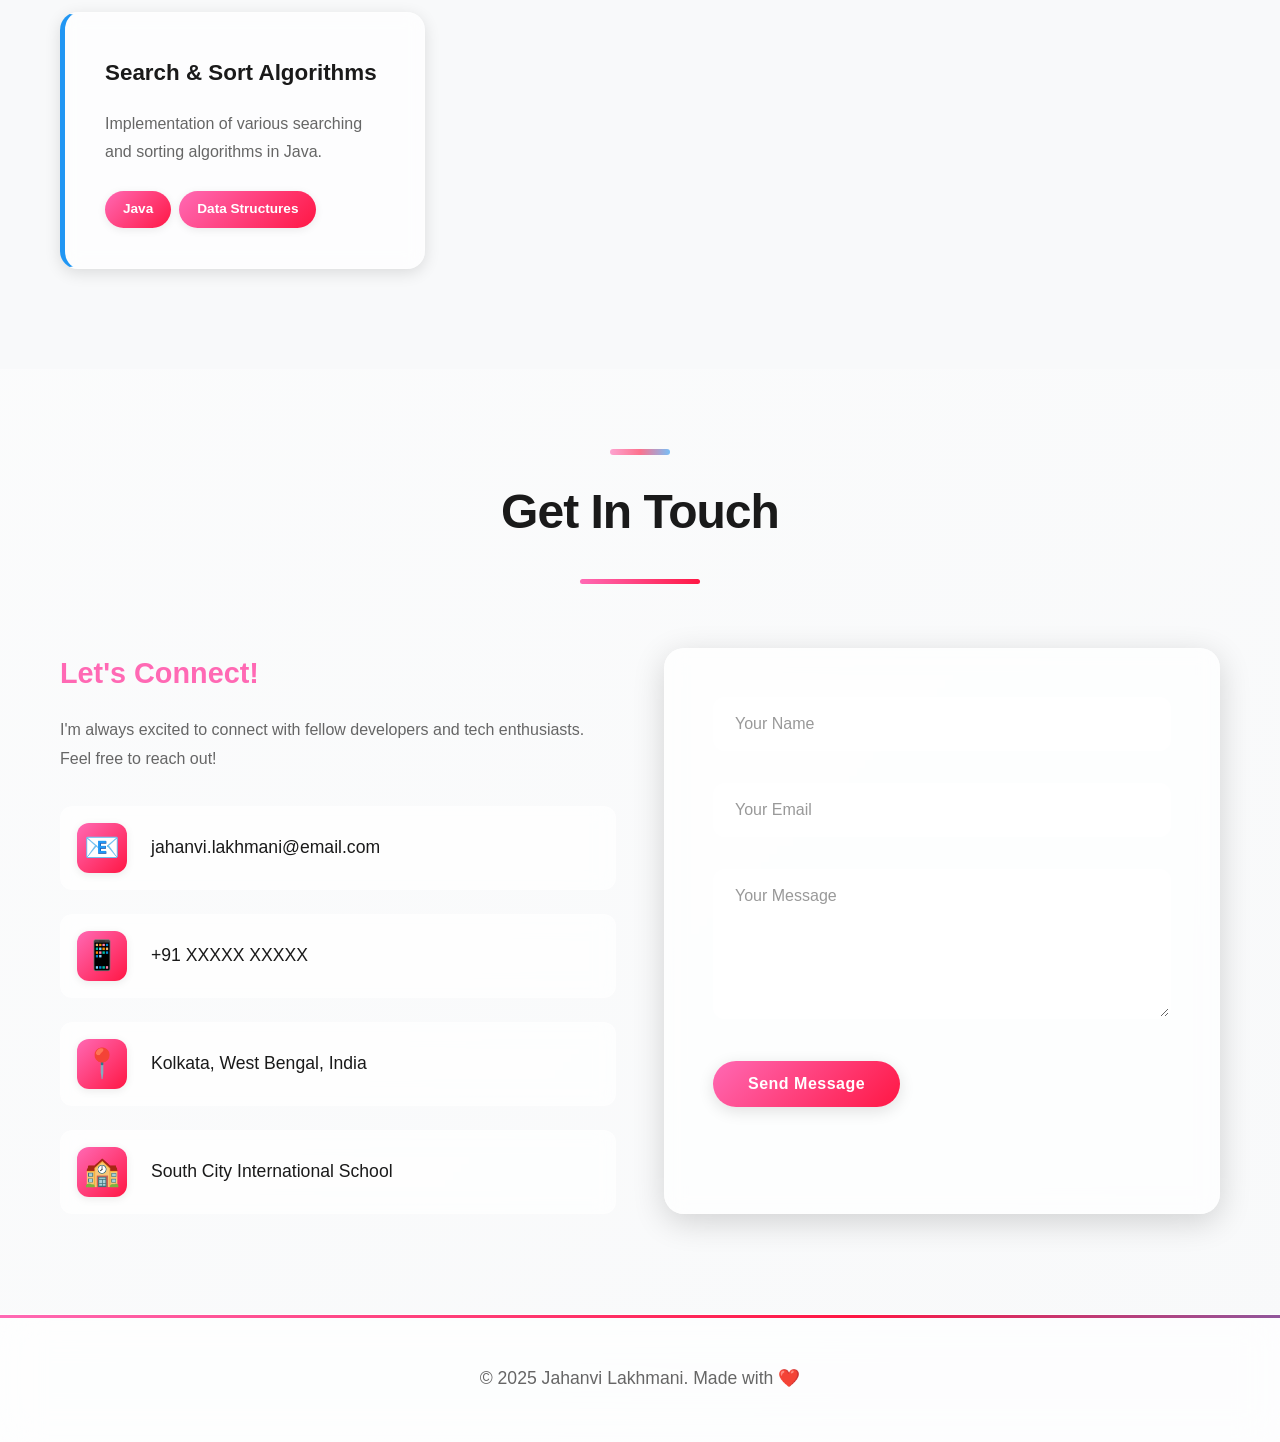
==== commit 3eeea62f: "path update" ====
--- a/java-bluej/portfolio/index.html
+++ b/java-bluej/portfolio/index.html
@@ -7,7 +7,7 @@
     <meta name="author" content="Jahanvi Lakhmani">
     <meta name="keywords" content="Jahanvi Lakhmani, Java Developer, Portfolio, Student, Kolkata, Programming">
     <title>Jahanvi Lakhmani - Portfolio</title>
-    <link rel="stylesheet" href="style.css">
+    <link rel="stylesheet" href="./style.css">
 </head>
 <body>
     <!-- Navigation -->
@@ -199,6 +199,6 @@
         </div>
     </footer>
 
-    <script src="script.js"></script>
+    <script src="./script.js"></script>
 </body>
 </html>
